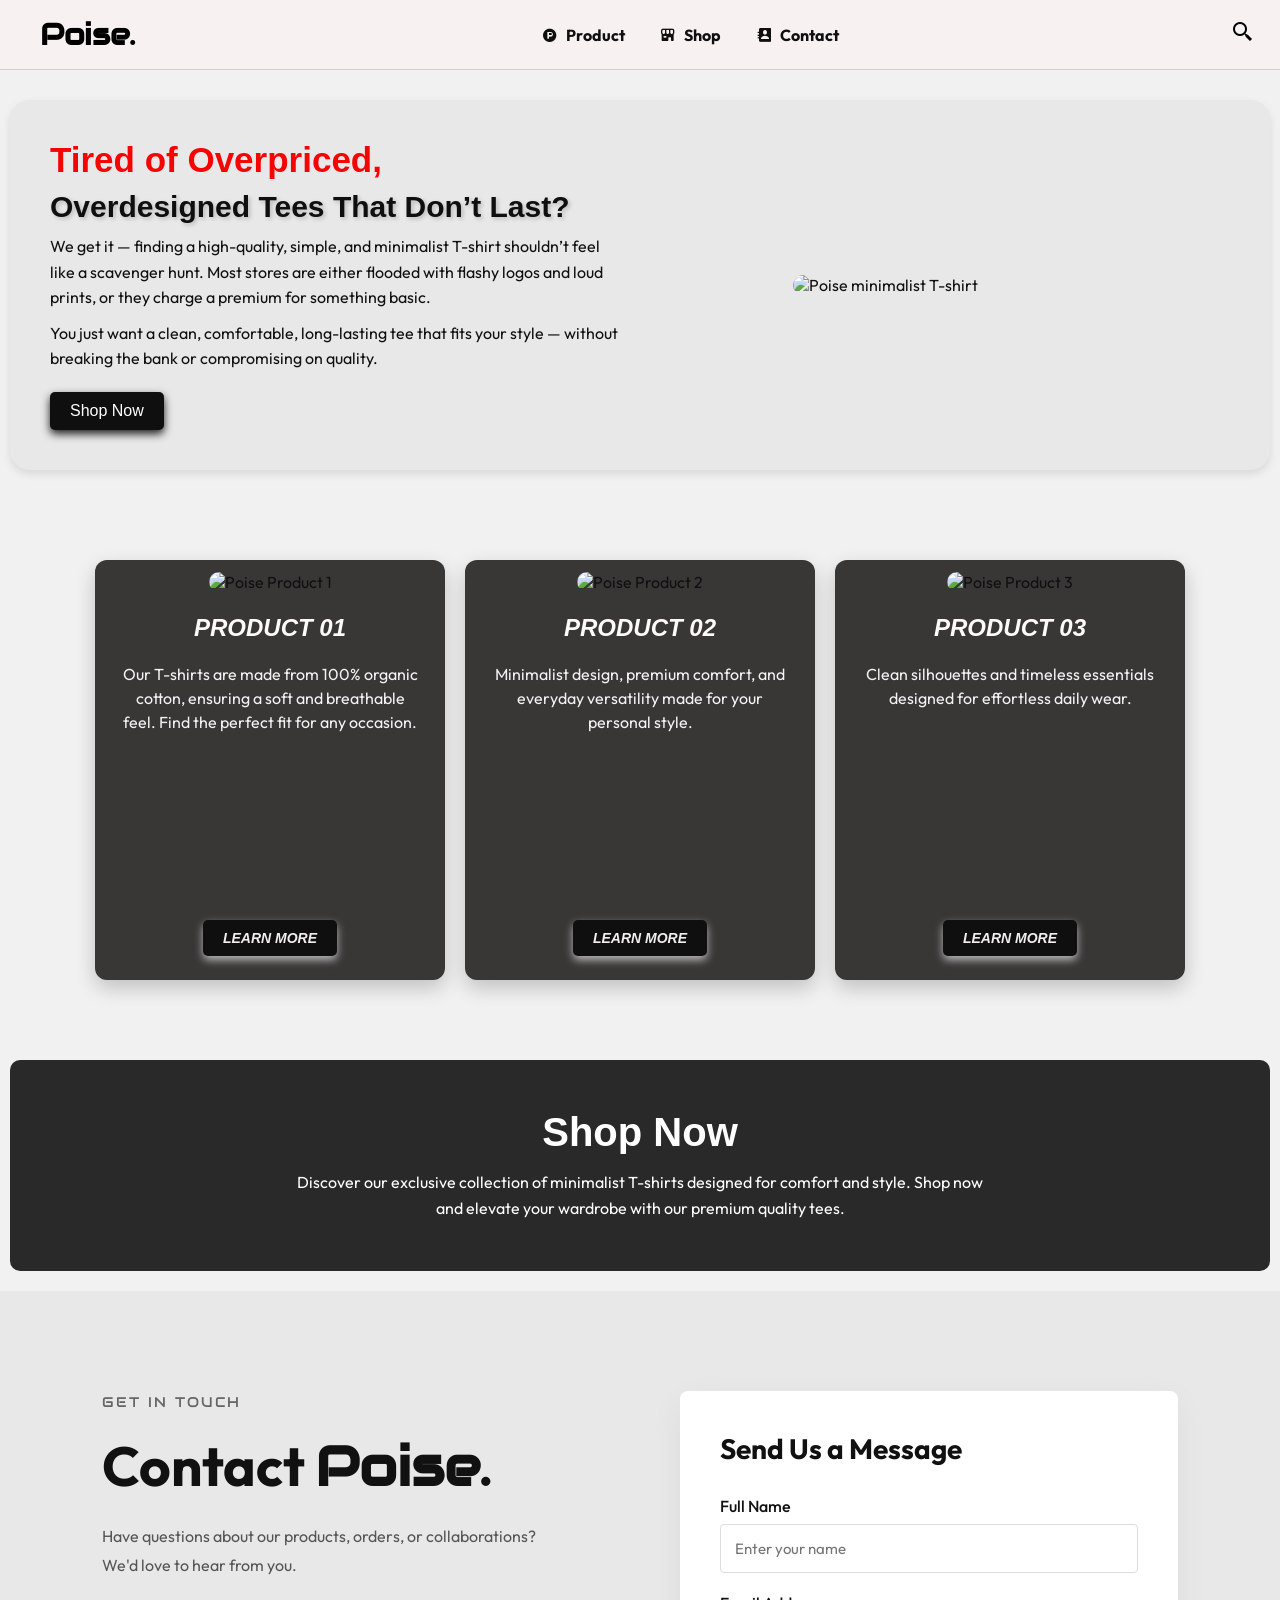
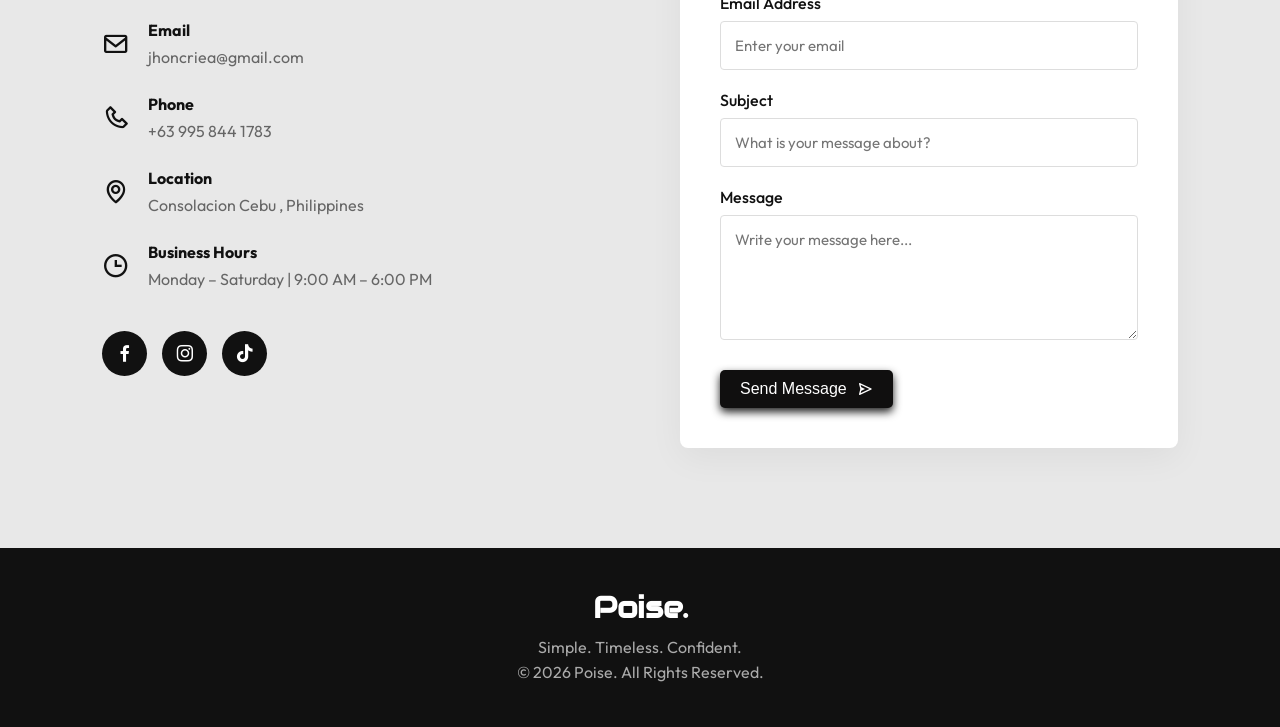
==== index.html @ 8ff7c34f "Add files via upload" ====
<!DOCTYPE html>
<html lang="en">
  <head>
    <meta charset="UTF-8" />
    <meta name="viewport" content="width=device-width, initial-scale=1.0" />

    <title>Poise. | Minimalist Clothing</title>

    <!-- CSS -->
    <link rel="stylesheet" href="style.css" />

    <!-- Google Fonts -->
    <link
      rel="stylesheet"
      href="https://fonts.googleapis.com/css2?family=Outfit:wght@100..900&family=Special+Gothic+Expanded+One&display=swap"
    />

    <link
      href="https://fonts.googleapis.com/css2?family=Audiowide&display=swap"
      rel="stylesheet"
    />

    <!-- Boxicons -->
    <link
      href="https://unpkg.com/boxicons@2.1.4/css/boxicons.min.css"
      rel="stylesheet"
    />
  </head>

  <body>
    <!-- ================= HEADER ================= -->
    <header class="header">
      <div class="logo">
        <h1>Poise.</h1>
      </div>

      <nav>
        <ul>
          <li>
            <a href="product.html">
              <i class="bx bxl-product-hunt"></i>
              Product
            </a>
          </li>

          <li>
            <a href="#shop">
              <i class="bx bxs-store-alt"></i>
              Shop
            </a>
          </li>

          <!-- Contact Navigation -->
          <li>
            <a href="#contact">
              <i class="bx bxs-contact"></i>
              Contact
            </a>
          </li>
        </ul>
      </nav>

      <!-- Search -->
      <div class="search-container">
        <button class="search-button" aria-label="Search">
          <i class="bx bx-search-alt-2"></i>
        </button>

        <input
          type="text"
          placeholder="Search..."
          class="search-input"
          id="searchInput"
          style="display: none"
        />
      </div>
    </header>

    <!-- ================= MAIN CONTENT ================= -->
    <main>
      <!-- ================= HERO SECTION ================= -->
      <section id="product" class="hero-section">
        <div class="container1">
          <div class="content">
            <div class="text-content">
              <span>Tired of Overpriced,</span>

              <h1>Overdesigned Tees That Don’t Last?</h1>

              <p>
                We get it — finding a high-quality, simple, and minimalist
                T-shirt shouldn’t feel like a scavenger hunt. Most stores are
                either flooded with flashy logos and loud prints, or they
                charge a premium for something basic.
              </p>

              <p>
                You just want a clean, comfortable, long-lasting tee that fits
                your style — without breaking the bank or compromising on
                quality.
              </p>

              <a href="#shop" class="btn">Shop Now</a>
            </div>

            <div class="image-content">
              <img src="assets/pose.png" alt="Poise minimalist T-shirt" />
            </div>
          </div>
        </div>
      </section>

      <!-- ================= PRODUCT CARDS ================= -->
      <section id="shop" class="shop-section">
        <div class="card-container">

          <!-- Product 1 -->
          <div class="card">
            <div class="card-image">
              <img src="assets/pose.png" alt="Poise Product 1" />
            </div>

            <div class="card-content">
              <h2><strong><em>PRODUCT 01</em></strong></h2>

              <p>
                Our T-shirts are made from 100% organic cotton, ensuring a
                soft and breathable feel. Find the perfect fit for any
                occasion.
              </p>

              <a href="product.html" class="btn">
                <strong><em>LEARN MORE</em></strong>
              </a>
            </div>
          </div>

          <!-- Product 2 -->
          <div class="card">
            <div class="card-image">
              <img src="assets/pose.png" alt="Poise Product 2" />
            </div>

            <div class="card-content">
              <h2><strong><em>PRODUCT 02</em></strong></h2>

              <p>
                Minimalist design, premium comfort, and everyday versatility
                made for your personal style.
              </p>

              <a href="product.html" class="btn">
                <strong><em>LEARN MORE</em></strong>
              </a>
            </div>
          </div>

          <!-- Product 3 -->
          <div class="card">
            <div class="card-image">
              <img src="assets/pose.png" alt="Poise Product 3" />
            </div>

            <div class="card-content">
              <h2><strong><em>PRODUCT 03</em></strong></h2>

              <p>
                Clean silhouettes and timeless essentials designed for
                effortless daily wear.
              </p>

              <a href="product.html" class="btn">
                <strong><em>LEARN MORE</em></strong>
              </a>
            </div>
          </div>

        </div>
      </section>

      <!-- ================= SHOP BANNER ================= -->
      <section class="banner">
        <h1>Shop Now</h1>

        <p>
          Discover our exclusive collection of minimalist T-shirts designed
          for comfort and style. Shop now and elevate your wardrobe with our
          premium quality tees.
        </p>
      </section>

      <!-- ================= CONTACT SECTION ================= -->
      <section id="contact" class="contact-section">
        <div class="contact-container">

          <!-- Contact Information -->
          <div class="contact-info">
            <span>GET IN TOUCH</span>

            <h1>Contact <em>Poise.</em></h1>

            <p>
              Have questions about our products, orders, or collaborations?
              We'd love to hear from you.
            </p>

            <div class="contact-details">

              <div class="contact-item">
                <i class="bx bx-envelope"></i>
                <div>
                  <h3>Email</h3>
                  <p>jhoncriea@gmail.com</p>
                </div>
              </div>

              <div class="contact-item">
                <i class="bx bx-phone"></i>
                <div>
                  <h3>Phone</h3>
                  <p>+63 995 844 1783</p>
                </div>
              </div>

              <div class="contact-item">
                <i class="bx bx-map"></i>
                <div>
                  <h3>Location</h3>
                  <p>Consolacion Cebu , Philippines</p>
                </div>
              </div>

              <div class="contact-item">
                <i class="bx bx-time"></i>
                <div>
                  <h3>Business Hours</h3>
                  <p>Monday – Saturday | 9:00 AM – 6:00 PM</p>
                </div>
              </div>

            </div>

            <!-- Social Media -->
            <div class="social-links">
              <a href="#" aria-label="Facebook">
                <i class="bx bxl-facebook"></i>
              </a>

              <a href="#" aria-label="Instagram">
                <i class="bx bxl-instagram"></i>
              </a>

              <a href="#" aria-label="TikTok">
                <i class="bx bxl-tiktok"></i>
              </a>
            </div>
          </div>

          <!-- Contact Form -->
          <div class="contact-form">
            <h2>Send Us a Message</h2>

            <form action="#" method="POST">

              <div class="input-group">
                <label for="name">Full Name</label>
                <input
                  type="text"
                  id="name"
                  name="name"
                  placeholder="Enter your name"
                  required
                />
              </div>

              <div class="input-group">
                <label for="email">Email Address</label>
                <input
                  type="email"
                  id="email"
                  name="email"
                  placeholder="Enter your email"
                  required
                />
              </div>

              <div class="input-group">
                <label for="subject">Subject</label>
                <input
                  type="text"
                  id="subject"
                  name="subject"
                  placeholder="What is your message about?"
                  required
                />
              </div>

              <div class="input-group">
                <label for="message">Message</label>
                <textarea
                  id="message"
                  name="message"
                  rows="5"
                  placeholder="Write your message here..."
                  required
                ></textarea>
              </div>

              <button type="submit" class="btn">
                Send Message
                <i class="bx bx-send"></i>
              </button>

            </form>
          </div>

        </div>
      </section>
    </main>

    <!-- ================= FOOTER ================= -->
    <footer class="footer">
      <h2>Poise.</h2>
      <p>Simple. Timeless. Confident.</p>
      <p>&copy; 2026 Poise. All Rights Reserved.</p>
    </footer>

  </body>
</html>
---- style.css ----
/* ================= GENERAL SETTINGS ================= */

@font-face {
  font-family: "Integral";
  src: url("/fonts/Fontspring-DEMO-integralcf-demiboldoblique.otf")
    format("opentype");
}

* {
  box-sizing: border-box;
  margin: 0;
  padding: 0;
}

html {
  scroll-behavior: smooth;
  scroll-padding-top: 90px;
}

body {
  background-color: #f1f1f1;
  font-family: "Outfit", sans-serif;
  margin: 0;
  padding: 0;
  color: #101010;
}

h1,
h2,
h3,
p {
  font-family: "Outfit", sans-serif;
}

a {
  text-decoration: none;
}

/* ================= HEADER ================= */

.header {
  position: sticky;
  top: 0;
  z-index: 1000;

  display: flex;
  justify-content: space-between;
  align-items: center;
  gap: 20px;

  background: rgb(248, 241, 241);
  padding: 5px 20px;
  border-bottom: 1px solid #d0cdcd;
}

.logo h1 {
  cursor: pointer;
  font-size: 30px;
  color: #000;
  font-weight: bold;
  margin: 10px 20px;
  font-family: "Audiowide", sans-serif;
}

/* ================= NAVIGATION ================= */

nav {
  display: flex;
  justify-content: center;
  flex-grow: 1;
}

nav ul {
  list-style: none;
  display: flex;
  justify-content: center;
  gap: 15px;
}

nav ul li {
  display: inline-block;
}

nav ul li a {
  color: #0f0f0f;
  font-family: "Outfit", sans-serif;
  font-weight: 700;
  text-decoration: none;
  padding: 5px 10px;
  border-radius: 5px;
  font-size: 16px;
  position: relative;
  display: inline-flex;
  align-items: center;
  gap: 8px;
}

nav ul li a::before {
  content: "";
  position: absolute;
  bottom: 0;
  left: 0;
  width: 0%;
  height: 3px;
  background-color: #0b0b0b;
  transition: width 0.3s ease;
}

nav ul li a:hover::before {
  width: 100%;
}

/* ================= SEARCH ================= */

.search-container {
  display: flex;
  align-items: center;
  position: relative;
}

.search-button {
  background: rgb(248, 241, 241);
  border: none;
  cursor: pointer;
  font-size: 24px;
  padding: 5px;
}

.search-input {
  border: 1px solid #ccc;
  border-radius: 5px;
  padding: 8px;
  margin-left: 10px;
  font-family: "Outfit", sans-serif;
}

/* ================= HERO SECTION ================= */

.hero-section {
  padding: 10px 0;
}

.container1 {
  display: flex;
  justify-content: center;
  align-items: center;
  flex-direction: column;
  width: 100%;
}

.content {
  display: flex;
  justify-content: space-between;
  align-items: center;
  gap: 30px;

  background-color: rgb(232, 232, 232);
  box-shadow: 0 4px 8px rgba(0, 0, 0, 0.1);

  padding: 40px;
  margin: 20px 10px;
  border-radius: 20px;
  width: calc(100% - 20px);
}

.text-content {
  flex: 1;
}

.content span {
  display: block;
  font-size: 35px;
  font-family: "Integral", sans-serif;
  font-weight: bold;
  color: #f60404;
  margin-bottom: 10px;
}

.content h1 {
  font-size: 30px;
  font-family: "Integral", sans-serif;
  font-weight: bold;
  color: #0f0f0f;
  text-shadow: 2px 2px 4px rgba(0, 0, 0, 0.2);
  margin-bottom: 10px;
}

.content p {
  font-size: 16px;
  line-height: 1.6;
  color: #101010;
  margin-bottom: 10px;
}

.image-content {
  flex: 1;
  display: flex;
  justify-content: center;
  align-items: center;
}

.image-content img {
  max-width: 300px;
  width: 100%;
  height: auto;
  border-radius: 10px;
  background: transparent;
}

/* ================= BUTTONS ================= */

.btn {
  display: inline-flex;
  align-items: center;
  justify-content: center;
  gap: 10px;

  background-color: #100f0f;
  color: white;

  padding: 10px 20px;
  border: none;
  border-radius: 5px;

  cursor: pointer;
  font-size: 16px;
  font-family: "Integral", sans-serif;
  text-decoration: none;

  margin-top: 10px;
  box-shadow: #202020 0px 4px 8px;

  transition: 0.3s ease;
}

.btn:hover {
  background-color: #333;
  transform: translateY(-2px);
}

.btn2 {
  background-color: #f60404;
  color: white;
  padding: 10px 20px;
  border: none;
  border-radius: 5px;
  cursor: pointer;
  font-size: 14px;
  font-family: "Integral", sans-serif;
  text-decoration: none;
  margin-top: 10px;
  box-shadow: #b94949 0px 4px 8px;
  display: inline-flex;
  justify-content: center;
}

/* ================= SHOP SECTION ================= */

.shop-section {
  padding: 20px 0;
}

.card-container {
  display: flex;
  flex-wrap: wrap;
  justify-content: center;
  gap: 20px;
  margin: 40px auto;
  max-width: 1400px;
  padding: 0 20px;
}

.card {
  background-color: #393636;
  border-radius: 12px;
  box-shadow: 0 8px 20px rgba(0, 0, 0, 0.2);

  padding: 12px;
  width: 280px;
  min-height: 420px;

  text-align: center;
  display: flex;
  flex-direction: column;
  align-items: center;
  flex: 1 1 280px;
  max-width: 350px;
}

.card-image {
  width: 100%;
}

.card-image img {
  width: 100%;
  max-height: 180px;
  object-fit: cover;
  border-radius: 10px;
}

.card-content {
  display: flex;
  flex-direction: column;
  align-items: center;
  justify-content: space-between;
  flex-grow: 1;
  padding: 12px;
}

.card-content h2 {
  font-size: 24px;
  margin: 10px 0;
  color: #fefafa;
  font-family: "Integral", sans-serif;
  font-weight: bold;
}

.card-content p {
  font-size: 16px;
  line-height: 1.5;
  color: #f4f3f3;
  margin: 10px 0;
}

.card-content .btn {
  background-color: #100f0f;
  color: rgb(240, 238, 238);
  font-size: 14px;
  margin-top: auto;
  box-shadow: #bab9b9 0px 4px 8px;
}

.card-content .btn:hover {
  background-color: #333;
}

/* ================= SHOP BANNER ================= */

.banner {
  background-color: #29292a;
  color: #fff;
  padding: 50px 30px;
  margin: 20px 10px;
  text-align: center;
  border-radius: 10px;

  display: flex;
  flex-direction: column;
  align-items: center;
  gap: 15px;
}

.banner h1 {
  font-size: 40px;
  font-family: "Integral", sans-serif;
}

.banner p {
  max-width: 700px;
  line-height: 1.6;
}

/* ================= CONTACT SECTION ================= */

.contact-section {
  background-color: #e8e8e8;
  padding: 100px 8%;
  color: #111;
}

.contact-container {
  max-width: 1200px;
  margin: auto;

  display: grid;
  grid-template-columns: 1fr 1fr;
  gap: 80px;
  align-items: start;
}

/* Contact Information */

.contact-info > span {
  font-family: "Audiowide", sans-serif;
  font-size: 14px;
  letter-spacing: 2px;
  color: #666;
}

.contact-info h1 {
  font-size: 55px;
  margin: 20px 0;
  font-family: "Outfit", sans-serif;
}

.contact-info h1 em {
  font-family: "Audiowide", sans-serif;
  font-style: normal;
}

.contact-info > p {
  max-width: 450px;
  line-height: 1.8;
  color: #555;
  margin-bottom: 40px;
}

/* Contact Details */

.contact-details {
  display: flex;
  flex-direction: column;
  gap: 25px;
}

.contact-item {
  display: flex;
  align-items: center;
  gap: 18px;
}

.contact-item i {
  font-size: 28px;
  color: #111;
}

.contact-item h3 {
  margin: 0 0 5px;
  font-size: 16px;
}

.contact-item p {
  margin: 0;
  color: #666;
  line-height: 1.5;
}

/* Social Media */

.social-links {
  display: flex;
  gap: 15px;
  margin-top: 40px;
}

.social-links a {
  width: 45px;
  height: 45px;

  display: flex;
  justify-content: center;
  align-items: center;

  background: #111;
  color: white;
  border-radius: 50%;

  text-decoration: none;
  font-size: 22px;
  transition: 0.3s ease;
}

.social-links a:hover {
  background: #555;
  transform: translateY(-4px);
}

/* ================= CONTACT FORM ================= */

.contact-form {
  background: white;
  padding: 40px;
  border-radius: 8px;
  box-shadow: 0 10px 35px rgba(0, 0, 0, 0.05);
}

.contact-form h2 {
  font-size: 28px;
  margin-bottom: 30px;
}

.input-group {
  display: flex;
  flex-direction: column;
  margin-bottom: 20px;
}

.input-group label {
  margin-bottom: 8px;
  font-weight: 500;
}

.input-group input,
.input-group textarea {
  padding: 14px;
  border: 1px solid #ddd;
  border-radius: 4px;
  font-family: "Outfit", sans-serif;
  font-size: 15px;
  outline: none;
  transition: 0.3s ease;
  width: 100%;
}

.input-group input:focus,
.input-group textarea:focus {
  border-color: #111;
}

.input-group textarea {
  resize: vertical;
}

.contact-form .btn {
  border: none;
  cursor: pointer;
}

/* ================= FOOTER ================= */

.footer {
  padding: 40px 8%;
  background: #111;
  color: white;
  text-align: center;
}

.footer h2 {
  font-family: "Audiowide", sans-serif;
  font-size: 30px;
  margin-bottom: 10px;
}

.footer p {
  color: #aaa;
  margin: 5px 0;
}

/* ================= RESPONSIVE DESIGN ================= */

@media (max-width: 768px) {
  .header {
    flex-direction: column;
    gap: 10px;
    padding: 10px;
  }

  .logo h1 {
    margin: 5px;
  }

  nav ul {
    gap: 5px;
    flex-wrap: wrap;
  }

  nav ul li a {
    font-size: 14px;
    padding: 5px;
  }

  .content {
    flex-direction: column;
    text-align: center;
    padding: 25px;
  }

  .content span,
  .content h1 {
    text-align: center;
  }

  .content span {
    font-size: 28px;
  }

  .content h1 {
    font-size: 25px;
  }

  .content p {
    text-align: center;
  }

  .image-content img {
    max-width: 250px;
  }

  .card {
    max-width: 100%;
  }

  .contact-container {
    grid-template-columns: 1fr;
    gap: 50px;
  }

  .contact-info h1 {
    font-size: 40px;
  }

  .contact-form {
    padding: 25px;
  }
}

/* ================= PRODUCT HEADING ================= */

.product-heading {
  text-align: center;
  margin: 80px auto 40px;
  padding: 40px 20px;
  max-width: 900px;
  position: relative;
}

/* Small upper text */

.product-heading span {
  display: block;
  font-family: "Audiowide", sans-serif;
  font-size: 14px;
  letter-spacing: 4px;
  color: #777;
  text-transform: uppercase;
  margin-bottom: 18px;
}

/* Main heading */

.product-heading h1 {
  font-family: "Integral", sans-serif;
  font-size: 65px;
  font-weight: bold;
  letter-spacing: -2px;
  color: #111;
  margin: 0 0 20px;
  line-height: 1.1;
}

/* Italic Products */

.product-heading h1 em {
  font-family: "Integral", sans-serif;
  font-style: italic;
  color: #f60404;
}

/* Description */

.product-heading p {
  font-family: "Outfit", sans-serif;
  font-size: 18px;
  line-height: 1.7;
  color: #555;
  max-width: 650px;
  margin: auto;
}

/* Decorative line */

.product-heading::after {
  content: "";
  display: block;
  width: 80px;
  height: 4px;
  background-color: #111;
  margin: 30px auto 0;
  border-radius: 10px;
}

/* ================= RESPONSIVE ================= */

@media (max-width: 768px) {
  .product-heading {
    margin: 50px auto 30px;
    padding: 20px;
  }

  .product-heading h1 {
    font-size: 42px;
  }

  .product-heading span {
    font-size: 11px;
    letter-spacing: 2px;
  }

  .product-heading p {
    font-size: 15px;
  }
}
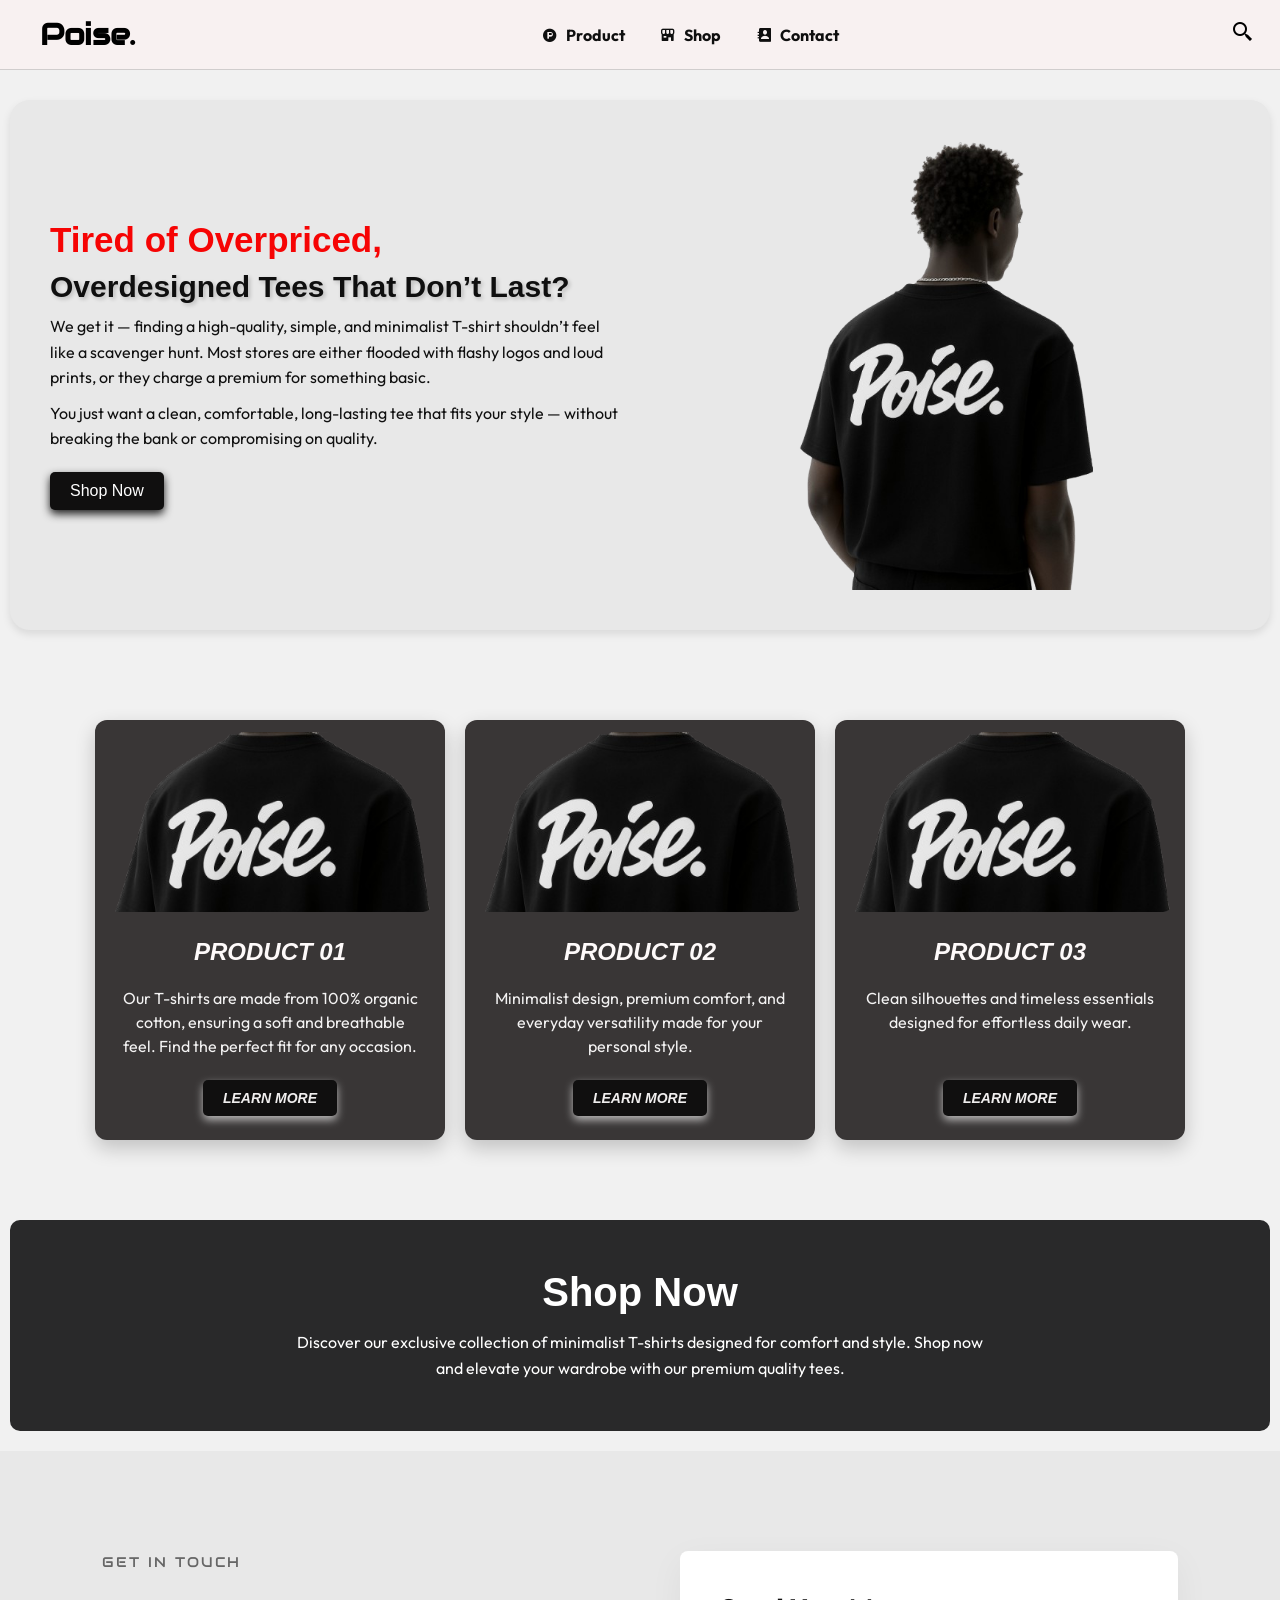
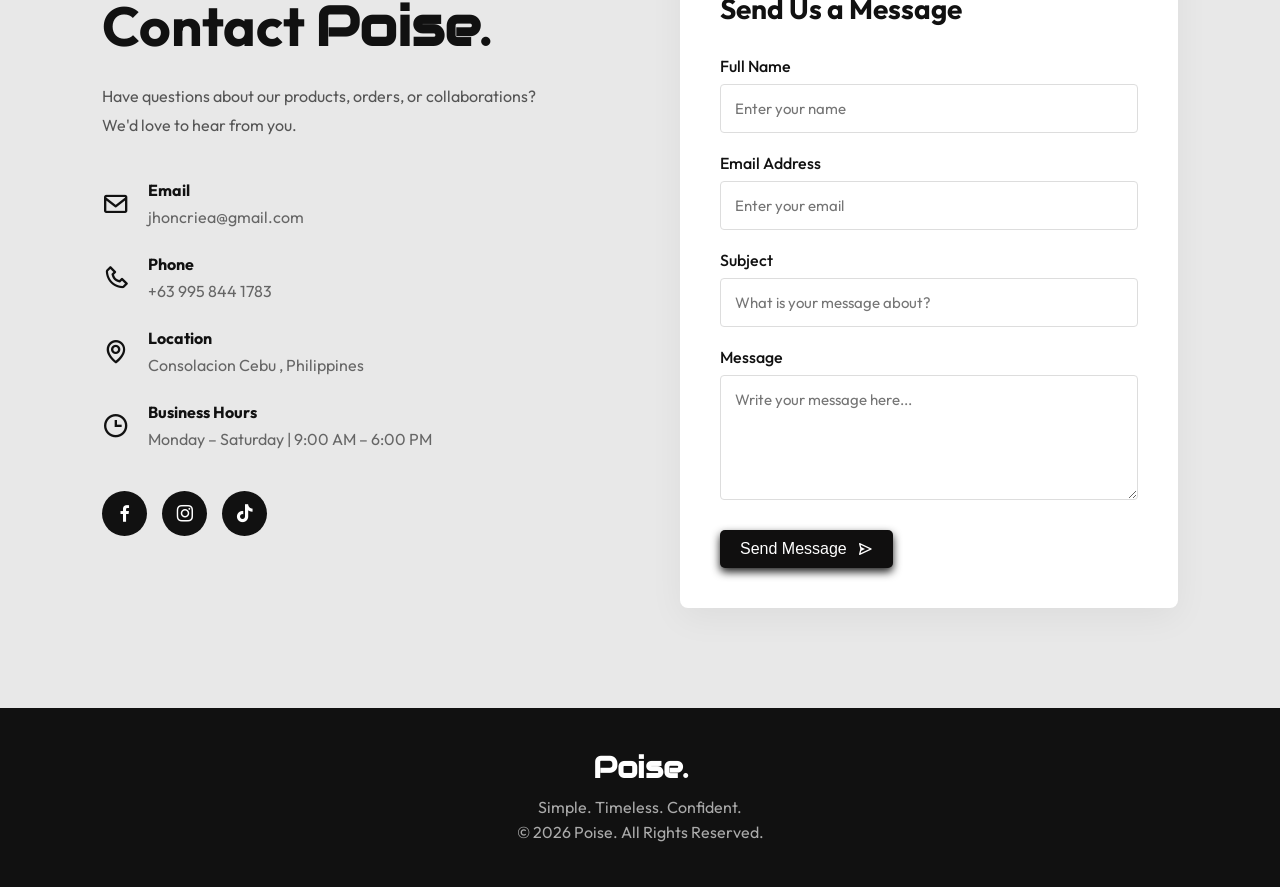
==== commit df06b2f7: "Update index.html" ====
--- a/index.html
+++ b/index.html
@@ -105,7 +105,7 @@
             </div>
 
             <div class="image-content">
-              <img src="assets/pose.png" alt="Poise minimalist T-shirt" />
+              <img src="images/pose.png" alt="Poise minimalist T-shirt" />
             </div>
           </div>
         </div>
@@ -118,7 +118,7 @@
           <!-- Product 1 -->
           <div class="card">
             <div class="card-image">
-              <img src="assets/pose.png" alt="Poise Product 1" />
+              <img src="images/pose.png" alt="Poise Product 1" />
             </div>
 
             <div class="card-content">
@@ -139,7 +139,7 @@
           <!-- Product 2 -->
           <div class="card">
             <div class="card-image">
-              <img src="assets/pose.png" alt="Poise Product 2" />
+              <img src="images/pose.png" alt="Poise Product 2" />
             </div>
 
             <div class="card-content">
@@ -159,7 +159,7 @@
           <!-- Product 3 -->
           <div class="card">
             <div class="card-image">
-              <img src="assets/pose.png" alt="Poise Product 3" />
+              <img src="images/pose.png" alt="Poise Product 3" />
             </div>
 
             <div class="card-content">
@@ -327,4 +327,4 @@
     </footer>
 
   </body>
-</html>+</html>
